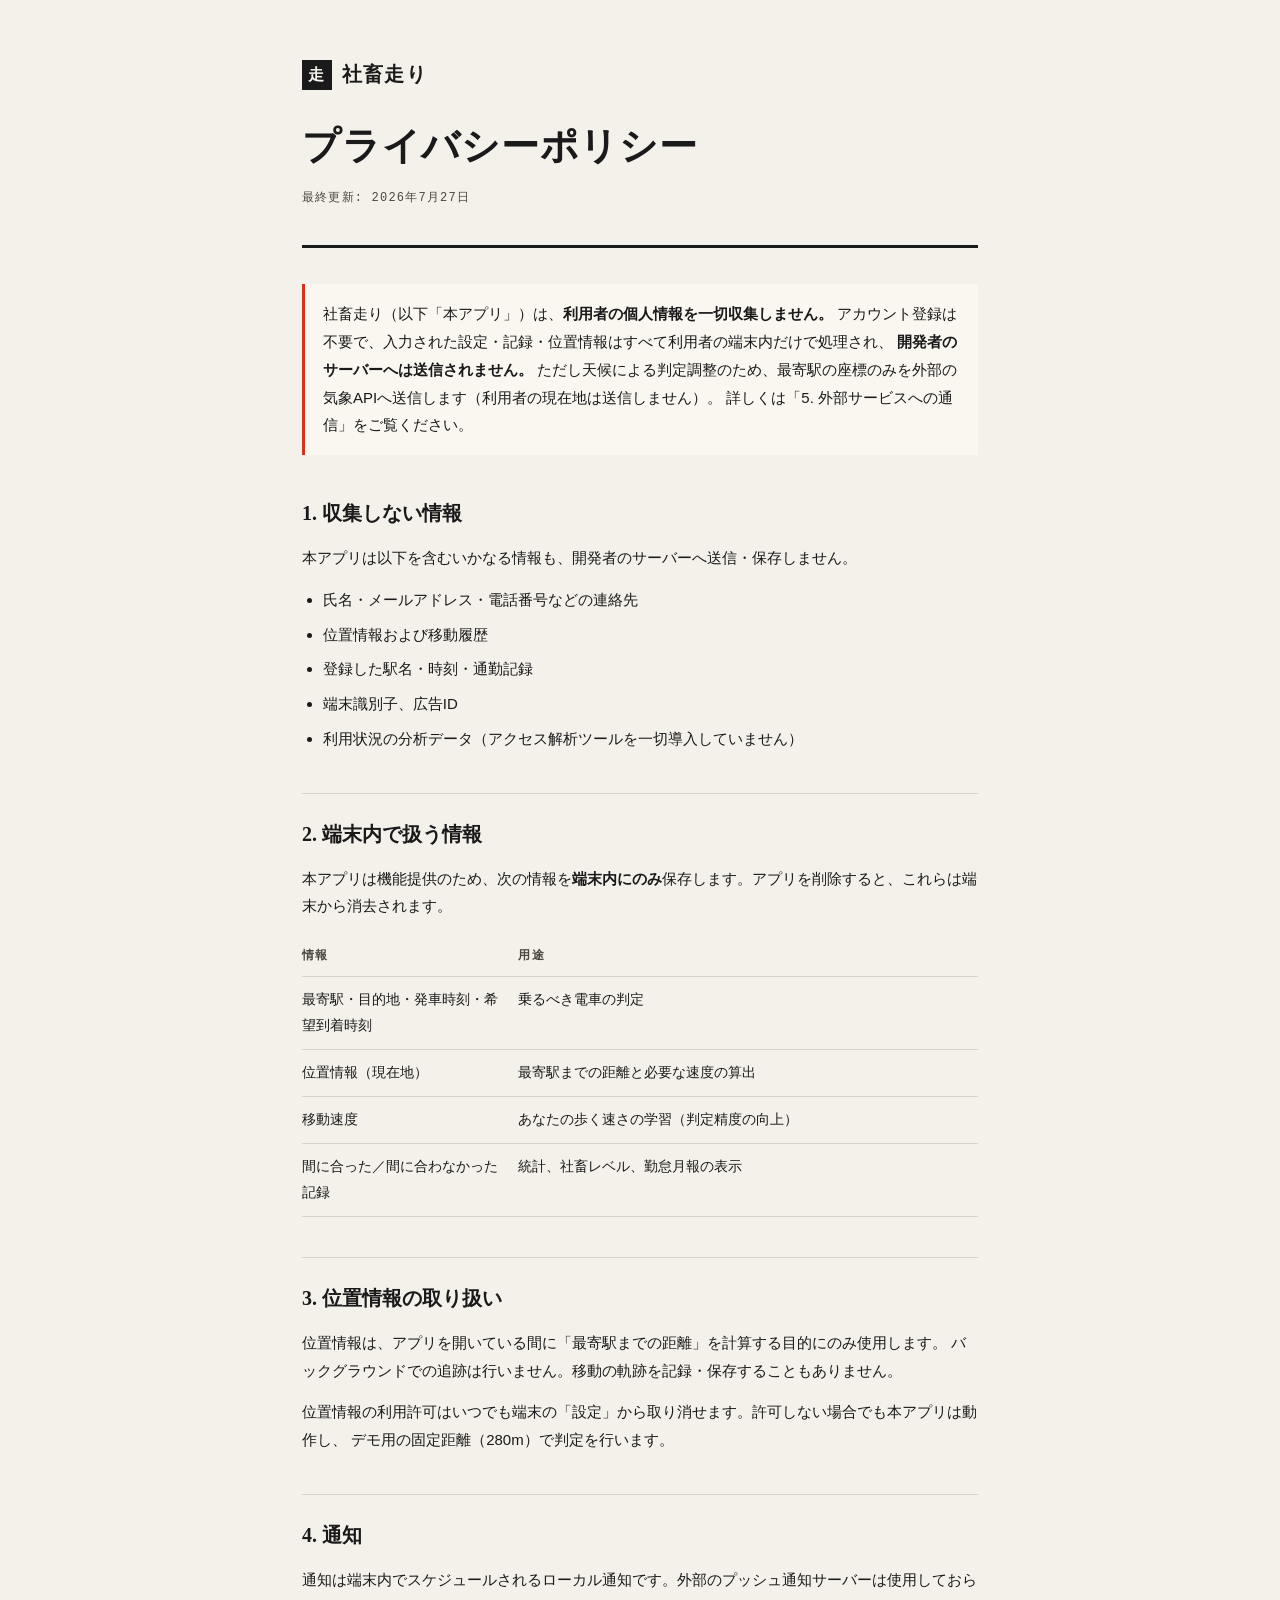
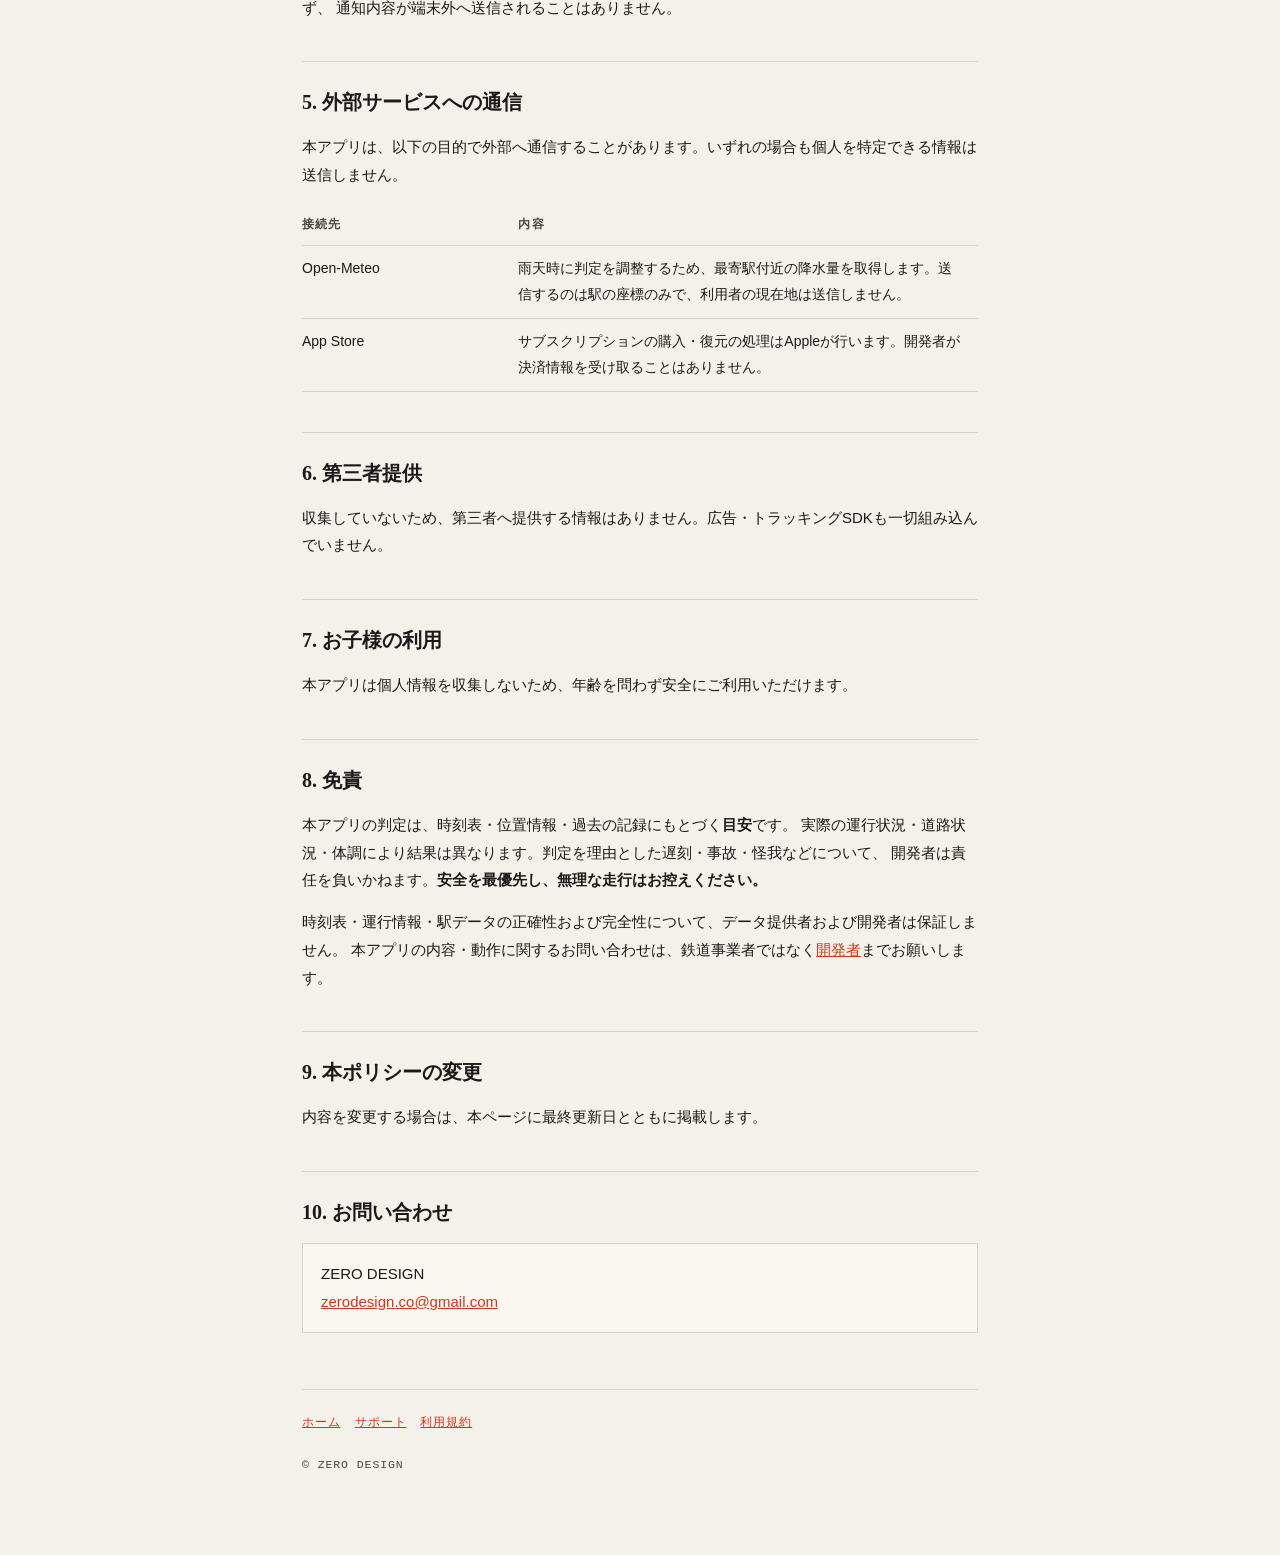
==== privacy.html @ 6d1c7dde "社畜走り — 公開ページ（ランディング・プライバシー・サポート・利用規約）" ====
<!DOCTYPE html>
<html lang="ja">
<head>
<meta charset="UTF-8">
<meta name="viewport" content="width=device-width, initial-scale=1">
<title>プライバシーポリシー — 社畜走り</title>
<link rel="stylesheet" href="style.css">
</head>
<body>
<div class="wrap">
  <header>
    <a class="mark" href="index.html"><span class="seal">走</span>社畜走り</a>
    <h1>プライバシーポリシー</h1>
    <p class="updated">最終更新: 2026年7月27日</p>
  </header>

  <p class="lead">
    社畜走り（以下「本アプリ」）は、<strong>利用者の個人情報を一切収集しません。</strong>
    アカウント登録は不要で、入力された設定・記録・位置情報はすべて利用者の端末内だけで処理され、
    <strong>開発者のサーバーへは送信されません。</strong>
    ただし天候による判定調整のため、最寄駅の座標のみを外部の気象APIへ送信します（利用者の現在地は送信しません）。
    詳しくは「5. 外部サービスへの通信」をご覧ください。
  </p>

  <h2>1. 収集しない情報</h2>
  <p>本アプリは以下を含むいかなる情報も、開発者のサーバーへ送信・保存しません。</p>
  <ul>
    <li>氏名・メールアドレス・電話番号などの連絡先</li>
    <li>位置情報および移動履歴</li>
    <li>登録した駅名・時刻・通勤記録</li>
    <li>端末識別子、広告ID</li>
    <li>利用状況の分析データ（アクセス解析ツールを一切導入していません）</li>
  </ul>

  <h2>2. 端末内で扱う情報</h2>
  <p>本アプリは機能提供のため、次の情報を<strong>端末内にのみ</strong>保存します。アプリを削除すると、これらは端末から消去されます。</p>
  <table>
    <tr><th style="width:32%">情報</th><th>用途</th></tr>
    <tr><td>最寄駅・目的地・発車時刻・希望到着時刻</td><td>乗るべき電車の判定</td></tr>
    <tr><td>位置情報（現在地）</td><td>最寄駅までの距離と必要な速度の算出</td></tr>
    <tr><td>移動速度</td><td>あなたの歩く速さの学習（判定精度の向上）</td></tr>
    <tr><td>間に合った／間に合わなかった記録</td><td>統計、社畜レベル、勤怠月報の表示</td></tr>
  </table>

  <h2>3. 位置情報の取り扱い</h2>
  <p>
    位置情報は、アプリを開いている間に「最寄駅までの距離」を計算する目的にのみ使用します。
    バックグラウンドでの追跡は行いません。移動の軌跡を記録・保存することもありません。
  </p>
  <p>
    位置情報の利用許可はいつでも端末の「設定」から取り消せます。許可しない場合でも本アプリは動作し、
    デモ用の固定距離（280m）で判定を行います。
  </p>

  <h2>4. 通知</h2>
  <p>
    通知は端末内でスケジュールされるローカル通知です。外部のプッシュ通知サーバーは使用しておらず、
    通知内容が端末外へ送信されることはありません。
  </p>

  <h2>5. 外部サービスへの通信</h2>
  <p>本アプリは、以下の目的で外部へ通信することがあります。いずれの場合も個人を特定できる情報は送信しません。</p>
  <table>
    <tr><th style="width:32%">接続先</th><th>内容</th></tr>
    <tr><td>Open-Meteo</td><td>雨天時に判定を調整するため、最寄駅付近の降水量を取得します。送信するのは駅の座標のみで、利用者の現在地は送信しません。</td></tr>
    <tr><td>App Store</td><td>サブスクリプションの購入・復元の処理はAppleが行います。開発者が決済情報を受け取ることはありません。</td></tr>
  </table>

  <h2>6. 第三者提供</h2>
  <p>収集していないため、第三者へ提供する情報はありません。広告・トラッキングSDKも一切組み込んでいません。</p>

  <h2>7. お子様の利用</h2>
  <p>本アプリは個人情報を収集しないため、年齢を問わず安全にご利用いただけます。</p>

  <h2>8. 免責</h2>
  <p>
    本アプリの判定は、時刻表・位置情報・過去の記録にもとづく<strong>目安</strong>です。
    実際の運行状況・道路状況・体調により結果は異なります。判定を理由とした遅刻・事故・怪我などについて、
    開発者は責任を負いかねます。<strong>安全を最優先し、無理な走行はお控えください。</strong>
  </p>
  <p>
    時刻表・運行情報・駅データの正確性および完全性について、データ提供者および開発者は保証しません。
    本アプリの内容・動作に関するお問い合わせは、鉄道事業者ではなく<a href="support.html">開発者</a>までお願いします。
  </p>

  <h2>9. 本ポリシーの変更</h2>
  <p>内容を変更する場合は、本ページに最終更新日とともに掲載します。</p>

  <h2>10. お問い合わせ</h2>
  <div class="box">
    <p style="margin:0">
      ZERO DESIGN<br>
      <a href="mailto:zerodesign.co@gmail.com">zerodesign.co@gmail.com</a>
    </p>
  </div>

  <footer>
    <a href="index.html">ホーム</a><a href="support.html">サポート</a><a href="terms.html">利用規約</a><br><br>
    © ZERO DESIGN
  </footer>
</div>
</body>
</html>
---- style.css ----
:root {
  --ink: #1a1a1a; --paper: #faf7f0; --bg: #f4f1ea; --line: #d8d3c7;
  --accent: #d4341f; --soft: #4a4740;
}
@media (prefers-color-scheme: dark) {
  :root { --ink: #f0ede6; --paper: #1e1d1b; --bg: #141412; --line: #3a3833; --soft: #a8a49a; }
}
* { box-sizing: border-box; }
body {
  margin: 0; background: var(--bg); color: var(--ink); line-height: 1.85;
  font-family: 'Hiragino Kaku Gothic ProN', 'Yu Gothic', 'Noto Sans JP', sans-serif;
  -webkit-text-size-adjust: 100%;
}
.wrap { max-width: 720px; margin: 0 auto; padding: 56px 22px 80px; }
header { border-bottom: 3px solid var(--ink); padding-bottom: 22px; margin-bottom: 36px; }
.mark {
  display: inline-flex; align-items: center; gap: 10px;
  font-family: 'Hiragino Mincho ProN', 'Yu Mincho', serif; font-weight: 800;
  font-size: 20px; letter-spacing: 0.06em; text-decoration: none; color: var(--ink);
}
.mark .seal {
  width: 30px; height: 30px; background: var(--ink); color: var(--paper);
  display: grid; place-items: center; font-size: 16px;
}
h1 {
  font-family: 'Hiragino Mincho ProN', 'Yu Mincho', serif; font-weight: 800;
  font-size: clamp(28px, 6vw, 38px); letter-spacing: 0.02em; margin: 18px 0 6px;
}
.updated {
  font-family: ui-monospace, 'SF Mono', Menlo, monospace; font-size: 12px;
  letter-spacing: 0.1em; color: var(--soft);
}
h2 {
  font-family: 'Hiragino Mincho ProN', 'Yu Mincho', serif; font-weight: 800;
  font-size: 20px; margin: 40px 0 12px; padding-top: 22px; border-top: 1px solid var(--line);
}
h2:first-of-type { border-top: none; padding-top: 0; }
p, li { font-size: 15px; }
p { margin: 0 0 14px; }
ul { padding-left: 1.3em; margin: 0 0 14px; }
li { margin-bottom: 7px; }
strong { font-weight: 700; }
a { color: var(--accent); }
.lead {
  background: var(--paper); border-left: 3px solid var(--accent);
  padding: 16px 18px; margin: 0 0 30px; font-size: 15px;
}
.box { background: var(--paper); border: 1px solid var(--line); padding: 16px 18px; margin: 0 0 18px; }
table { border-collapse: collapse; width: 100%; font-size: 14px; margin: 0 0 18px; }
th, td { text-align: left; padding: 10px 12px 10px 0; border-bottom: 1px solid var(--line); vertical-align: top; }
th { font-size: 12px; letter-spacing: 0.1em; color: var(--soft); font-weight: 600; text-transform: uppercase; }
footer {
  margin-top: 56px; padding-top: 22px; border-top: 1px solid var(--line);
  font-family: ui-monospace, 'SF Mono', Menlo, monospace; font-size: 11.5px;
  letter-spacing: 0.08em; color: var(--soft);
}
footer a { margin-right: 14px; }
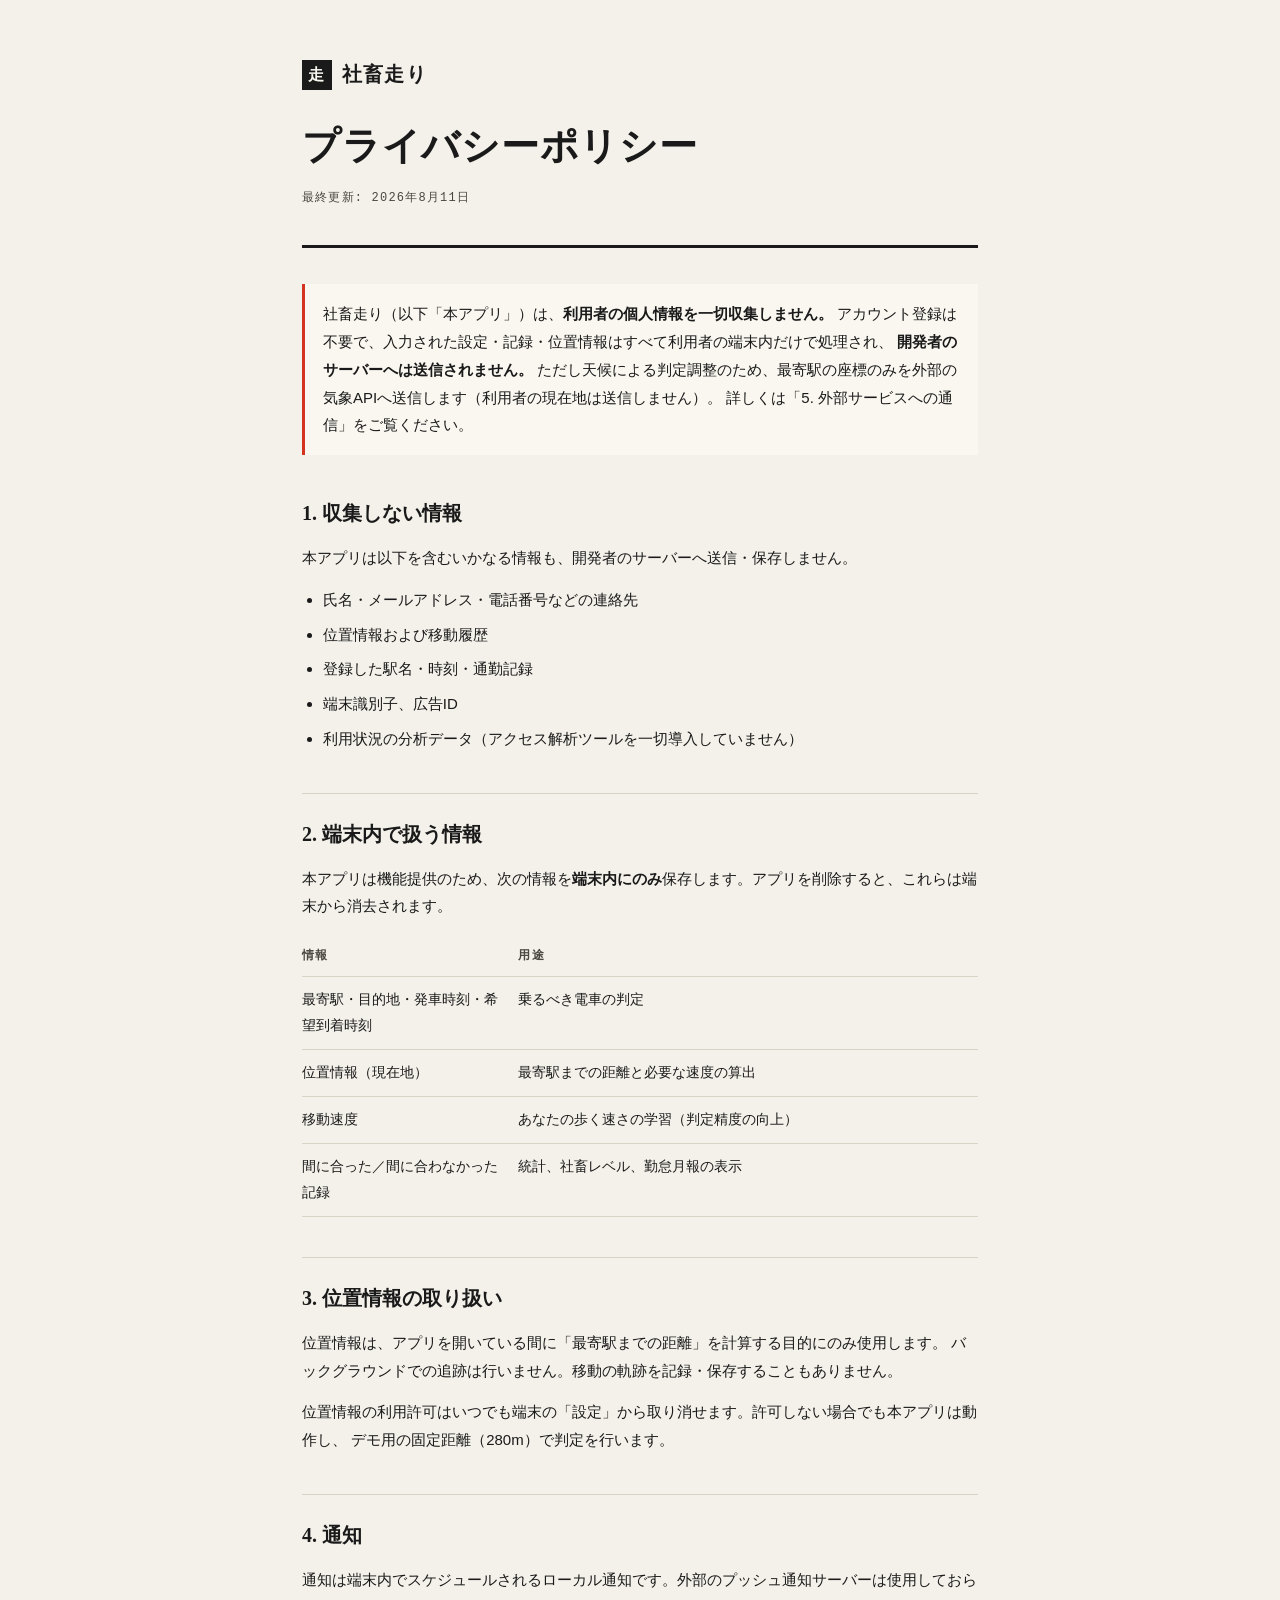
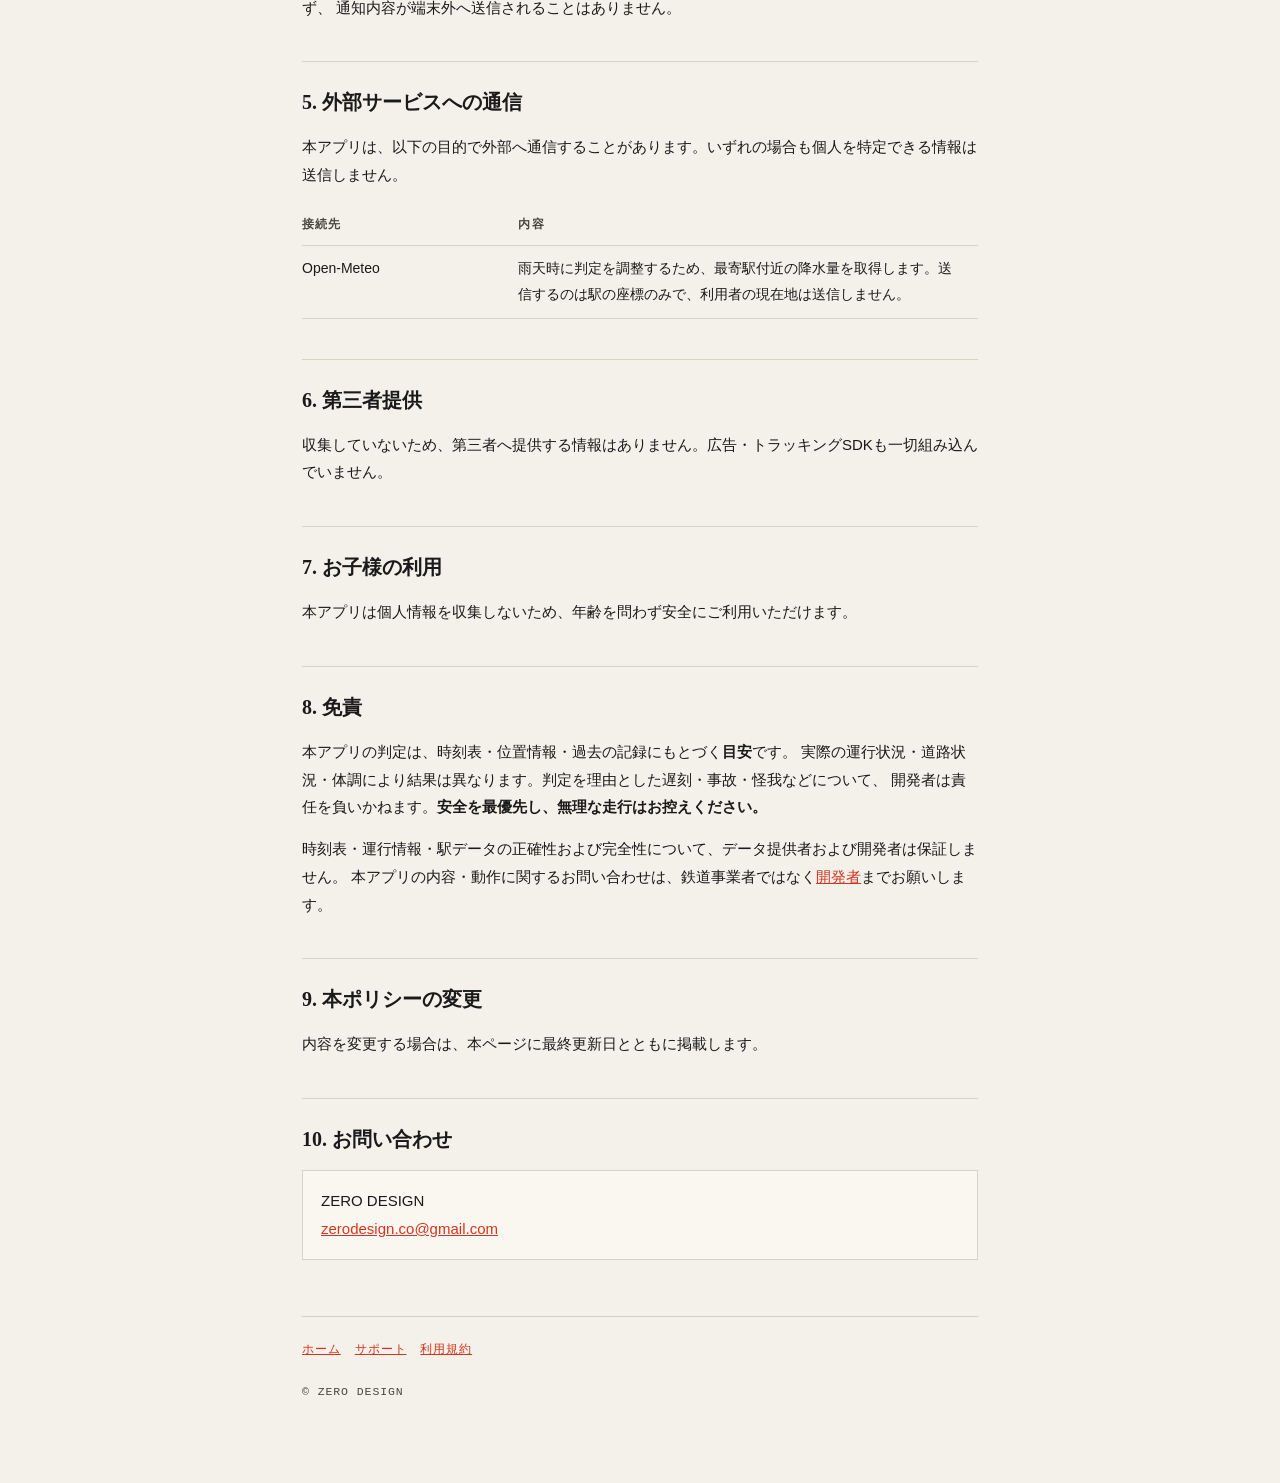
==== commit 157458d0: "docs: 公開ページを v1.0 無料リリースに合わせる（課金・トライアル記述を削除）" ====
--- a/privacy.html
+++ b/privacy.html
@@ -11,7 +11,7 @@
   <header>
     <a class="mark" href="index.html"><span class="seal">走</span>社畜走り</a>
     <h1>プライバシーポリシー</h1>
-    <p class="updated">最終更新: 2026年7月27日</p>
+    <p class="updated">最終更新: 2026年8月11日</p>
   </header>
 
   <p class="lead">
@@ -63,7 +63,6 @@
   <table>
     <tr><th style="width:32%">接続先</th><th>内容</th></tr>
     <tr><td>Open-Meteo</td><td>雨天時に判定を調整するため、最寄駅付近の降水量を取得します。送信するのは駅の座標のみで、利用者の現在地は送信しません。</td></tr>
-    <tr><td>App Store</td><td>サブスクリプションの購入・復元の処理はAppleが行います。開発者が決済情報を受け取ることはありません。</td></tr>
   </table>
 
   <h2>6. 第三者提供</h2>
--- a/style.css
+++ b/style.css
@@ -35,7 +35,9 @@
   font-size: 20px; margin: 40px 0 12px; padding-top: 22px; border-top: 1px solid var(--line);
 }
 h2:first-of-type { border-top: none; padding-top: 0; }
+h3 { font-size: 15px; font-weight: 700; margin: 26px 0 10px; }
 p, li { font-size: 15px; }
+.note { font-size: 13.5px; color: var(--soft); margin: -6px 0 18px; }
 p { margin: 0 0 14px; }
 ul { padding-left: 1.3em; margin: 0 0 14px; }
 li { margin-bottom: 7px; }
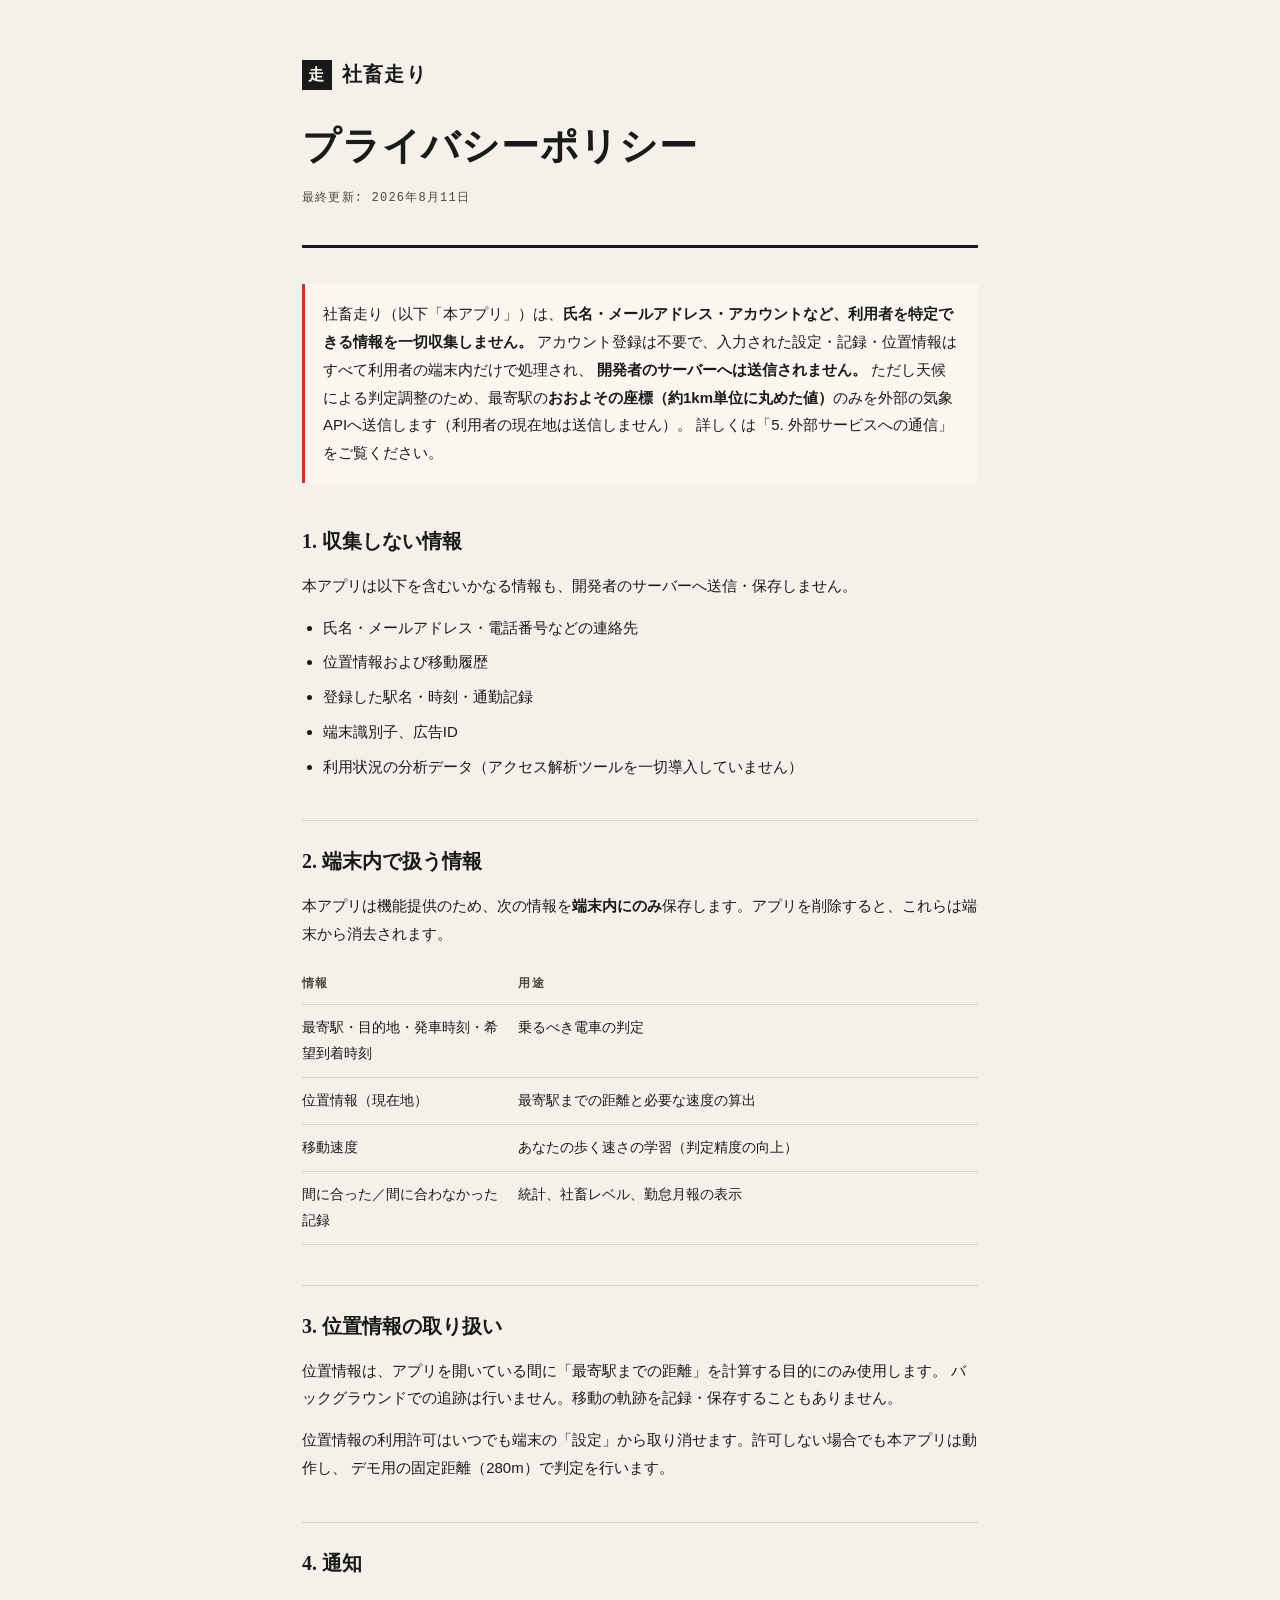
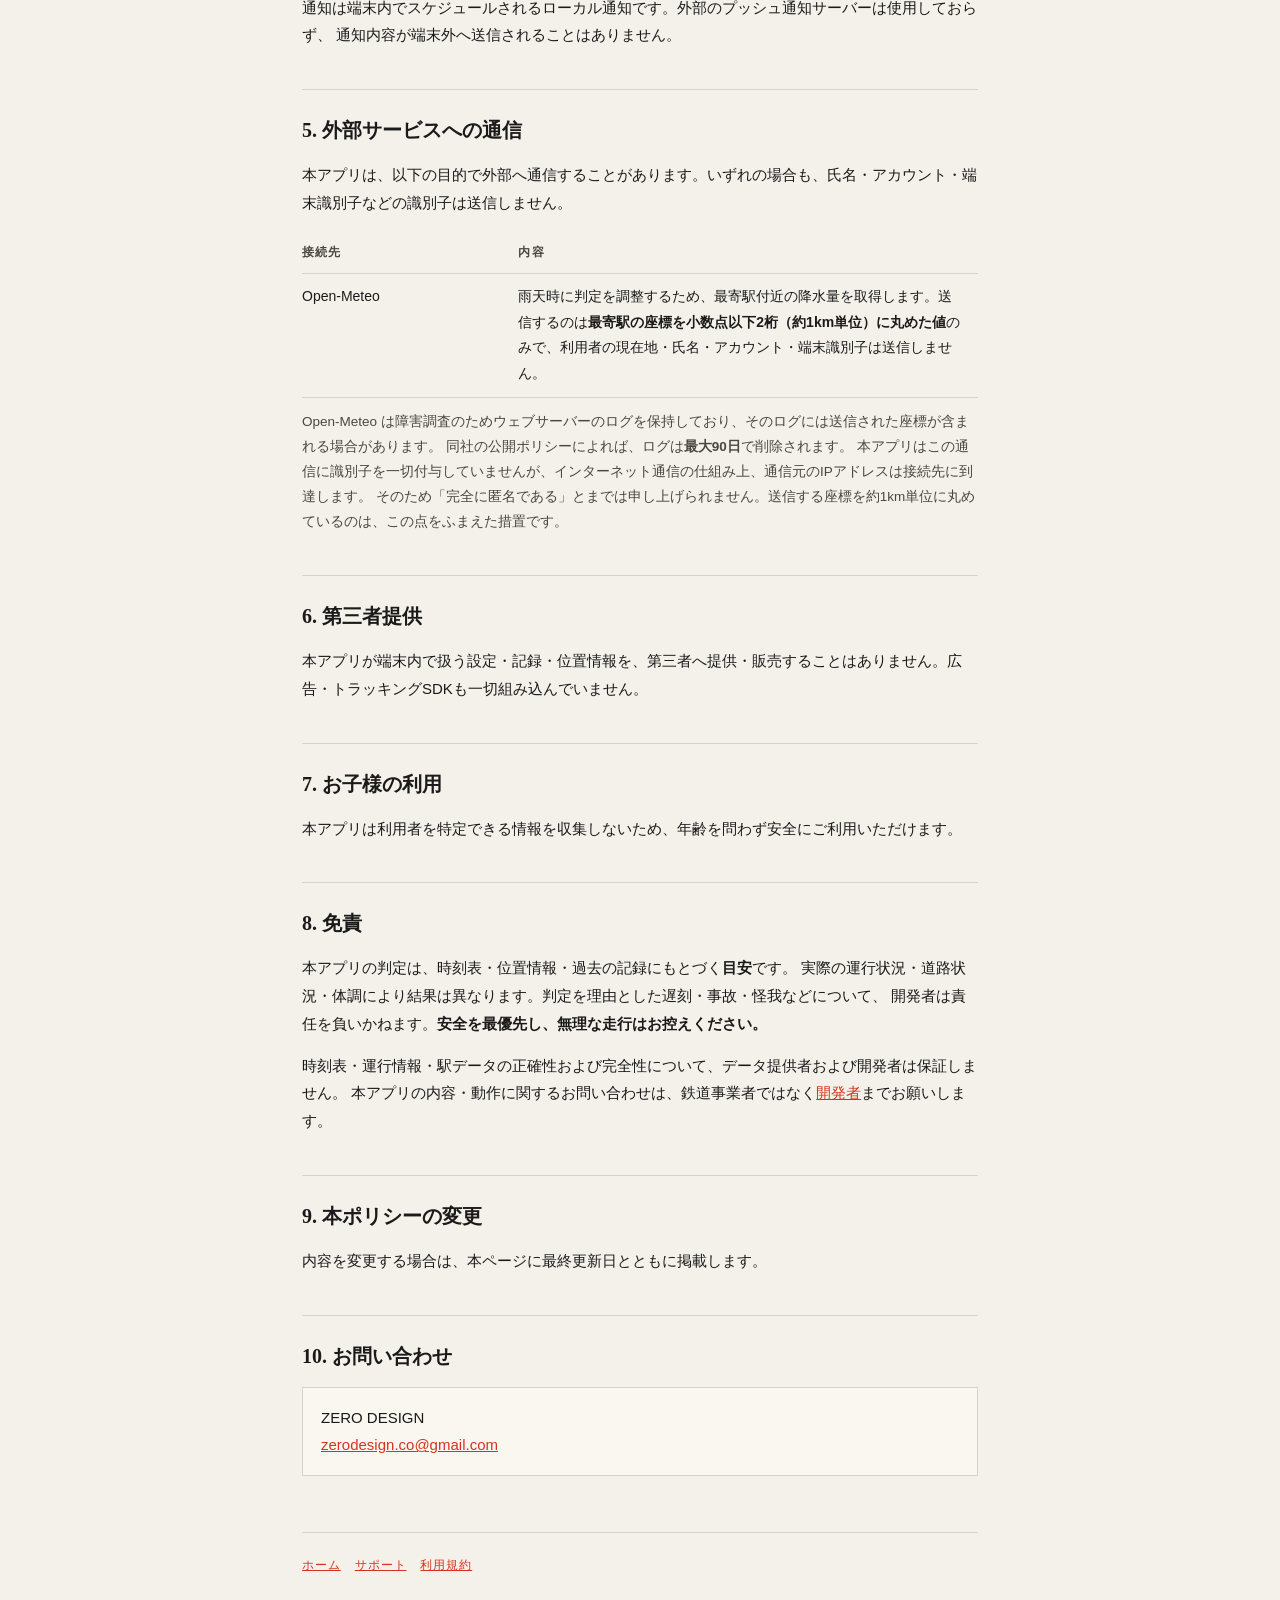
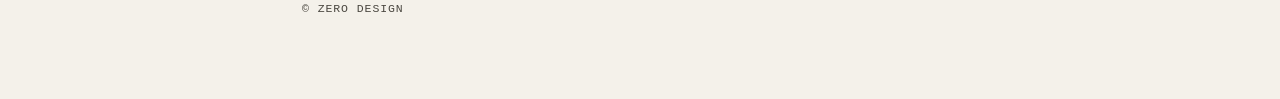
==== commit b9978436: "privacy: 位置情報の送信精度と Open-Meteo のログ保持を明記" ====
--- a/privacy.html
+++ b/privacy.html
@@ -15,10 +15,10 @@
   </header>
 
   <p class="lead">
-    社畜走り（以下「本アプリ」）は、<strong>利用者の個人情報を一切収集しません。</strong>
+    社畜走り（以下「本アプリ」）は、<strong>氏名・メールアドレス・アカウントなど、利用者を特定できる情報を一切収集しません。</strong>
     アカウント登録は不要で、入力された設定・記録・位置情報はすべて利用者の端末内だけで処理され、
     <strong>開発者のサーバーへは送信されません。</strong>
-    ただし天候による判定調整のため、最寄駅の座標のみを外部の気象APIへ送信します（利用者の現在地は送信しません）。
+    ただし天候による判定調整のため、最寄駅の<strong>おおよその座標（約1km単位に丸めた値）</strong>のみを外部の気象APIへ送信します（利用者の現在地は送信しません）。
     詳しくは「5. 外部サービスへの通信」をご覧ください。
   </p>
 
@@ -59,17 +59,23 @@
   </p>
 
   <h2>5. 外部サービスへの通信</h2>
-  <p>本アプリは、以下の目的で外部へ通信することがあります。いずれの場合も個人を特定できる情報は送信しません。</p>
+  <p>本アプリは、以下の目的で外部へ通信することがあります。いずれの場合も、氏名・アカウント・端末識別子などの識別子は送信しません。</p>
   <table>
     <tr><th style="width:32%">接続先</th><th>内容</th></tr>
-    <tr><td>Open-Meteo</td><td>雨天時に判定を調整するため、最寄駅付近の降水量を取得します。送信するのは駅の座標のみで、利用者の現在地は送信しません。</td></tr>
+    <tr><td>Open-Meteo</td><td>雨天時に判定を調整するため、最寄駅付近の降水量を取得します。送信するのは<strong>最寄駅の座標を小数点以下2桁（約1km単位）に丸めた値</strong>のみで、利用者の現在地・氏名・アカウント・端末識別子は送信しません。</td></tr>
   </table>
+  <p class="note">
+    Open-Meteo は障害調査のためウェブサーバーのログを保持しており、そのログには送信された座標が含まれる場合があります。
+    同社の公開ポリシーによれば、ログは<strong>最大90日</strong>で削除されます。
+    本アプリはこの通信に識別子を一切付与していませんが、インターネット通信の仕組み上、通信元のIPアドレスは接続先に到達します。
+    そのため「完全に匿名である」とまでは申し上げられません。送信する座標を約1km単位に丸めているのは、この点をふまえた措置です。
+  </p>
 
   <h2>6. 第三者提供</h2>
-  <p>収集していないため、第三者へ提供する情報はありません。広告・トラッキングSDKも一切組み込んでいません。</p>
+  <p>本アプリが端末内で扱う設定・記録・位置情報を、第三者へ提供・販売することはありません。広告・トラッキングSDKも一切組み込んでいません。</p>
 
   <h2>7. お子様の利用</h2>
-  <p>本アプリは個人情報を収集しないため、年齢を問わず安全にご利用いただけます。</p>
+  <p>本アプリは利用者を特定できる情報を収集しないため、年齢を問わず安全にご利用いただけます。</p>
 
   <h2>8. 免責</h2>
   <p>
